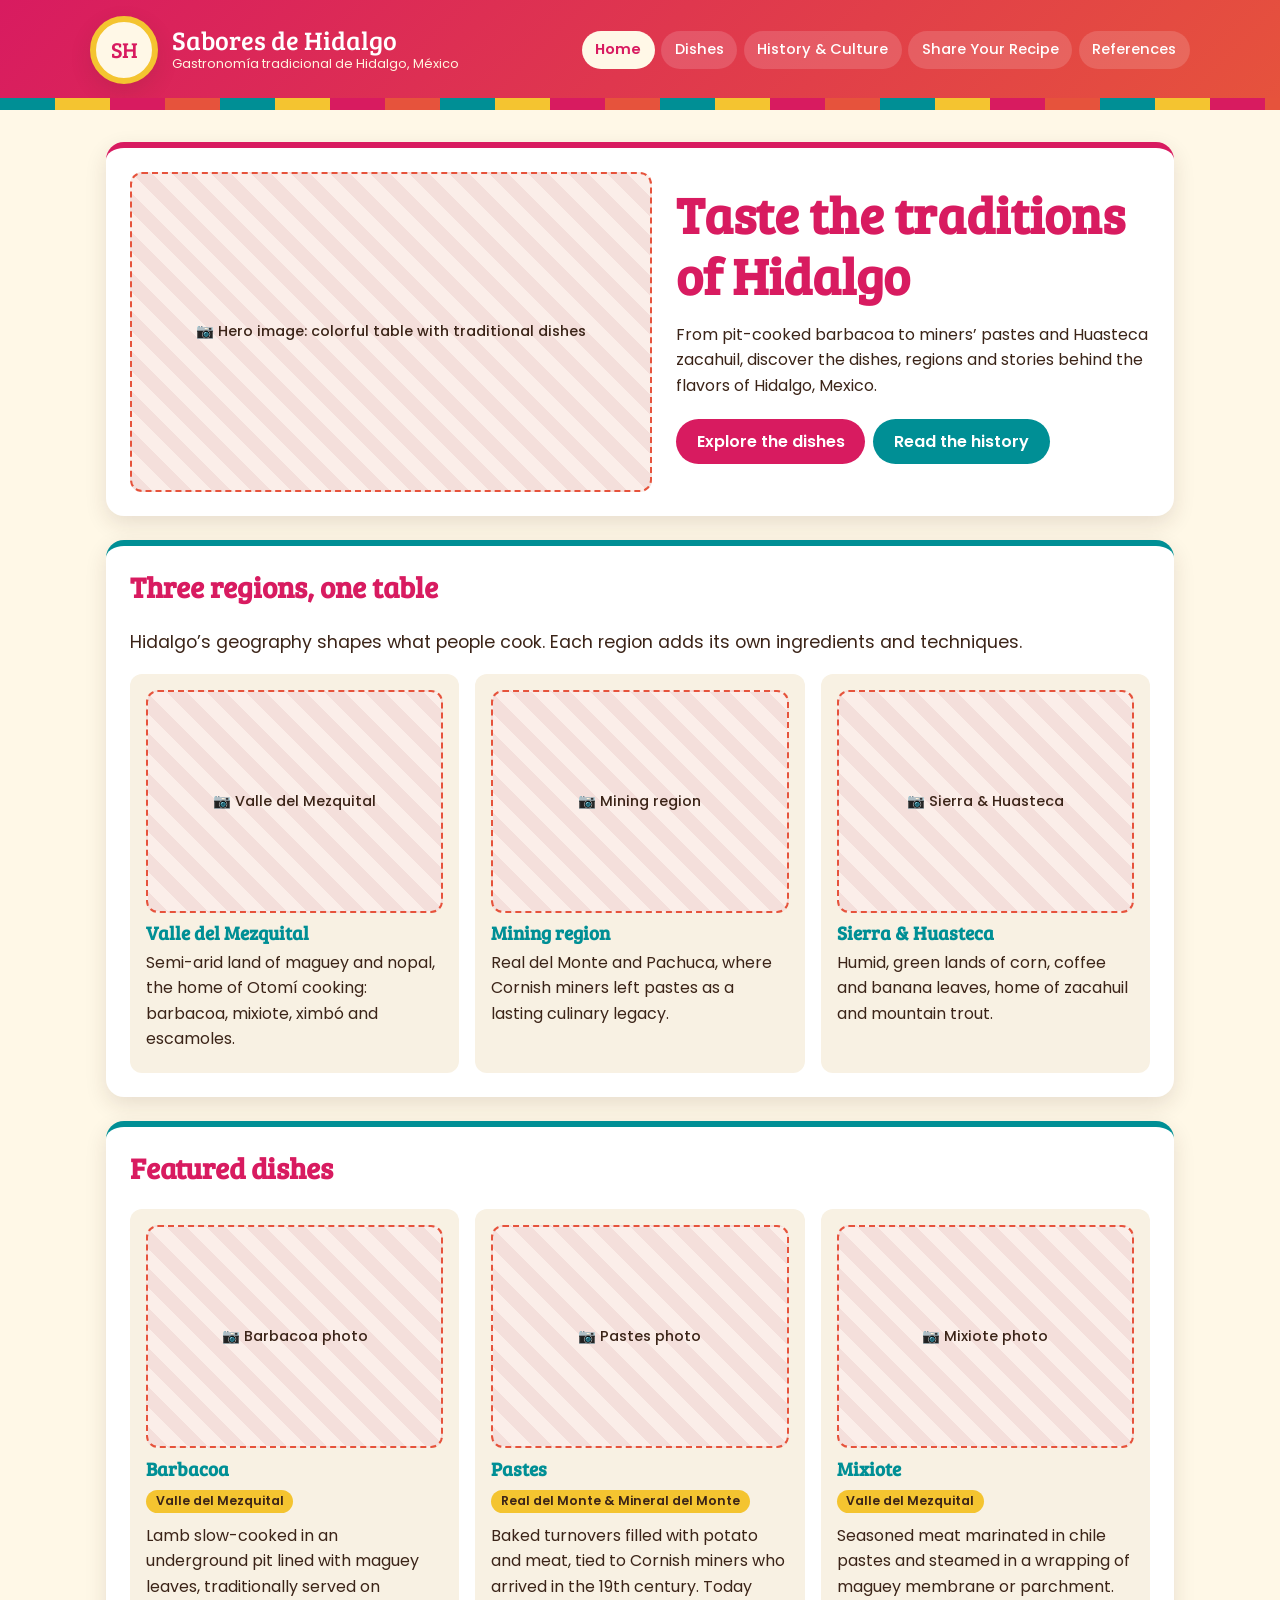
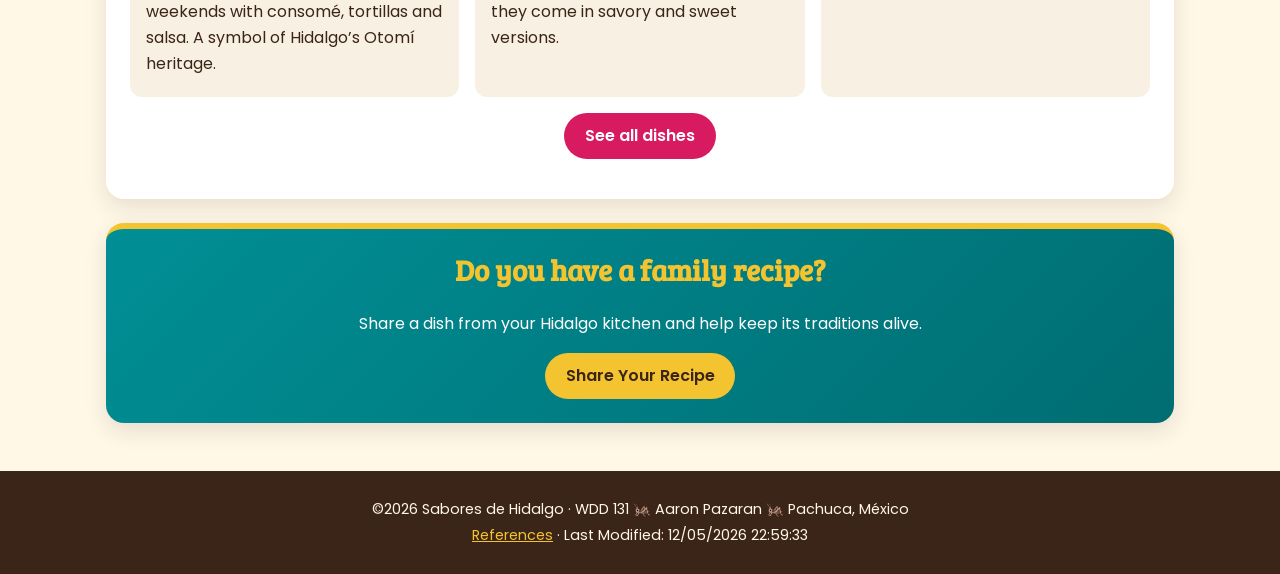
==== project/sabores-de-hidalgo/index.html @ bb63db9c "placeholders" ====
<!DOCTYPE html>
<html lang="en">
<head>
  <meta charset="UTF-8">
  <meta name="viewport" content="width=device-width, initial-scale=1.0">
  <title>Home | Sabores de Hidalgo</title>
  <meta name="description" content="Explore the traditional food of Hidalgo, Mexico: dishes, regions and culinary history.">
  <meta name="author" content="Aaron Ali Pazaran Hernandez">
  <link rel="preconnect" href="https://fonts.googleapis.com">
  <link rel="preconnect" href="https://fonts.gstatic.com" crossorigin>
  <link href="https://fonts.googleapis.com/css2?family=Bree+Serif&family=Poppins:wght@400;500;600;700&display=swap" rel="stylesheet">
  <link rel="stylesheet" href="styles/main.css">
  <script src="scripts/getdates.js" defer></script>
</head>
<body>
  <header class="site-header">
    <div class="header-inner">
      <a class="brand" href="index.html">
        <!-- PLACEHOLDER: replace with images/logo.svg -->
        <span class="logo" aria-hidden="true">SH</span>
        <span class="brand-text"><span class="brand-name">Sabores de Hidalgo</span><span class="brand-tag">Gastronomía tradicional de Hidalgo, México</span></span>
      </a>
      <nav aria-label="Main navigation"><ul><li><a href="index.html" class="active" aria-current="page">Home</a></li><li><a href="dishes.html">Dishes</a></li><li><a href="history.html">History &amp; Culture</a></li><li><a href="share-recipe.html">Share Your Recipe</a></li><li><a href="references.html">References</a></li></ul></nav>
    </div>
  </header>
  <main>
    <section class="hero">
      <div class="img-ph hero-img" role="img" aria-label="Image placeholder: Hero image: colorful table with traditional dishes"><span>📷 Hero image: colorful table with traditional dishes</span></div>
      <div class="hero-text">
        <h1>Taste the traditions of Hidalgo</h1>
        <p>From pit-cooked barbacoa to miners’ pastes and Huasteca zacahuil, discover the dishes, regions and stories behind the flavors of Hidalgo, Mexico.</p>
        <p><a class="btn" href="dishes.html">Explore the dishes</a> <a class="btn btn-alt" href="history.html">Read the history</a></p>
      </div>
    </section>

    <section>
      <h2>Three regions, one table</h2>
      <p class="lead">Hidalgo’s geography shapes what people cook. Each region adds its own ingredients and techniques.</p>
      <div class="grid-3">
        <article class="card"><div class="img-ph " role="img" aria-label="Image placeholder: Valle del Mezquital"><span>📷 Valle del Mezquital</span></div><h3>Valle del Mezquital</h3><p>Semi-arid land of maguey and nopal, the home of Otomí cooking: barbacoa, mixiote, ximbó and escamoles.</p></article>
        <article class="card"><div class="img-ph " role="img" aria-label="Image placeholder: Mining region"><span>📷 Mining region</span></div><h3>Mining region</h3><p>Real del Monte and Pachuca, where Cornish miners left pastes as a lasting culinary legacy.</p></article>
        <article class="card"><div class="img-ph " role="img" aria-label="Image placeholder: Sierra &amp; Huasteca"><span>📷 Sierra &amp; Huasteca</span></div><h3>Sierra &amp; Huasteca</h3><p>Humid, green lands of corn, coffee and banana leaves, home of zacahuil and mountain trout.</p></article>
      </div>
    </section>

    <section>
      <h2>Featured dishes</h2>
      <div class="grid-3"><article class="card dish"><div class="img-ph " role="img" aria-label="Image placeholder: Barbacoa photo"><span>📷 Barbacoa photo</span></div><h3>Barbacoa</h3><p class="region-tag">Valle del Mezquital</p><p>Lamb slow-cooked in an underground pit lined with maguey leaves, traditionally served on weekends with consomé, tortillas and salsa. A symbol of Hidalgo’s Otomí heritage.</p></article><article class="card dish"><div class="img-ph " role="img" aria-label="Image placeholder: Pastes photo"><span>📷 Pastes photo</span></div><h3>Pastes</h3><p class="region-tag">Real del Monte &amp; Mineral del Monte</p><p>Baked turnovers filled with potato and meat, tied to Cornish miners who arrived in the 19th century. Today they come in savory and sweet versions.</p></article><article class="card dish"><div class="img-ph " role="img" aria-label="Image placeholder: Mixiote photo"><span>📷 Mixiote photo</span></div><h3>Mixiote</h3><p class="region-tag">Valle del Mezquital</p><p>Seasoned meat marinated in chile pastes and steamed in a wrapping of maguey membrane or parchment.</p></article></div>
      <p class="center"><a class="btn" href="dishes.html">See all dishes</a></p>
    </section>

    <section class="cta">
      <h2>Do you have a family recipe?</h2>
      <p>Share a dish from your Hidalgo kitchen and help keep its traditions alive.</p>
      <a class="btn btn-yellow" href="share-recipe.html">Share Your Recipe</a>
    </section>
  </main>
  <footer>
    <p>©<span id="year"></span> Sabores de Hidalgo · WDD 131 🦗 Aaron Pazaran 🦗 Pachuca, México</p>
    <p><a href="references.html">References</a> · <span id="lastModified"></span></p>
  </footer>
</body>
</html>
---- project/sabores-de-hidalgo/styles/main.css ----
:root{--magenta:#D81B60;--turquoise:#008F95;--yellow:#F4C430;--coral:#E6533C;--cream:#FFF8E7;--brown:#3B2418;--white:#fff;--light:#F8F1E3;--shadow:0 8px 22px rgba(59,36,24,.12)}
*{box-sizing:border-box}
body{margin:0;color:var(--brown);background:var(--cream);font-family:"Poppins",Arial,sans-serif;line-height:1.6}
h1,h2,h3{font-family:"Bree Serif",Georgia,serif;line-height:1.2}
h1{margin:0 0 .5rem;font-size:clamp(2rem,5vw,3.2rem);color:var(--magenta)}
h2{color:var(--magenta);font-size:1.8rem;margin-top:0}
h3{color:var(--turquoise);margin:.6rem 0 .3rem}
a{color:var(--turquoise)}
img{max-width:100%;height:auto}

/* header */
.site-header{background:linear-gradient(135deg,var(--magenta),var(--coral));position:relative;padding:1rem}
.site-header::after{content:"";position:absolute;inset:auto 0 0 0;height:12px;background:repeating-linear-gradient(90deg,var(--turquoise) 0 55px,var(--yellow) 55px 110px,var(--magenta) 110px 165px,var(--coral) 165px 220px)}
.header-inner{max-width:1100px;margin:auto;padding-bottom:.6rem;display:flex;flex-wrap:wrap;gap:1rem;align-items:center;justify-content:space-between}
.brand{display:flex;align-items:center;gap:.9rem;text-decoration:none;color:var(--white)}
.logo{width:68px;height:68px;border-radius:50%;background:var(--cream);border:6px solid var(--yellow);display:grid;place-items:center;color:var(--magenta);font-family:"Bree Serif",serif;font-size:1.35rem;box-shadow:var(--shadow);flex:none}
.brand-text{display:flex;flex-direction:column}
.brand-name{font-family:"Bree Serif",serif;font-size:1.6rem;line-height:1.1}
.brand-tag{font-size:.8rem;color:#fff4df}
nav ul{list-style:none;margin:0;padding:0;display:flex;flex-wrap:wrap;gap:.4rem}
nav a{display:block;padding:.45rem .85rem;border-radius:999px;background:rgba(255,255,255,.15);color:var(--white);text-decoration:none;font-weight:500;font-size:.92rem}
nav a:hover,nav a:focus-visible{background:var(--yellow);color:var(--brown)}
nav a.active{background:var(--cream);color:var(--magenta);font-weight:600}

/* layout */
main{max-width:1100px;margin:2rem auto 3rem;padding:0 1rem}
section{background:var(--white);margin-bottom:1.5rem;padding:1.5rem;border-radius:18px;box-shadow:var(--shadow);border-top:6px solid var(--turquoise)}
.page-title{border-top-color:var(--yellow);background:#fffdf7}
.lead{font-size:1.1rem}
.center{text-align:center}
.grid-3{display:grid;grid-template-columns:repeat(3,1fr);gap:1rem}
.card{background:var(--light);padding:1rem;border-radius:12px}
.card p{margin:.3rem 0}
.region-tag{display:inline-block;background:var(--yellow);color:var(--brown);font-size:.78rem;font-weight:600;padding:.1rem .6rem;border-radius:999px}
.split{display:grid;grid-template-columns:1.2fr 1fr;gap:1.5rem;align-items:center}
.split.reverse .img-ph{order:-1}
.note{font-size:.9rem;opacity:.85}

/* placeholders */
.img-ph{background:repeating-linear-gradient(45deg,#f4dfdb 0 14px,#fbeee9 14px 28px);border:2px dashed var(--coral);border-radius:12px;min-height:160px;display:grid;place-items:center;text-align:center;padding:.75rem;color:var(--brown);font-size:.9rem;font-weight:500}
.card .img-ph{aspect-ratio:4/3;min-height:0;margin-bottom:.4rem}
.split .img-ph{min-height:230px}

/* hero */
.hero{display:grid;grid-template-columns:1.1fr 1fr;gap:1.5rem;align-items:center;border-top-color:var(--magenta)}
.hero-img{min-height:320px}
.hero-text .btn{margin:.25rem .25rem 0 0}

/* buttons */
.btn{display:inline-block;background:var(--magenta);color:var(--white);padding:.65rem 1.3rem;border:0;border-radius:999px;font:600 1rem "Poppins",Arial,sans-serif;text-decoration:none;cursor:pointer}
.btn:hover,.btn:focus-visible{background:var(--coral)}
.btn-alt{background:var(--turquoise)}
.btn-yellow{background:var(--yellow);color:var(--brown)}
.btn-yellow:hover{background:var(--white)}

/* CTA */
.cta{background:linear-gradient(135deg,var(--turquoise),#006d72);color:var(--white);text-align:center;border-top-color:var(--yellow)}
.cta h2{color:var(--yellow)}

/* form */
form{max-width:680px}
.field{margin-bottom:1rem;display:flex;flex-direction:column;gap:.25rem;border:0;padding:0}
label,legend{font-weight:600}
fieldset.field label{font-weight:400;display:inline-block;margin-right:1rem}
input[type=text],input[type=email],select,textarea{width:100%;padding:.6rem .75rem;border:2px solid #d9cbb0;border-radius:10px;font:inherit;background:#fffdf8;color:var(--brown)}
input:focus,select:focus,textarea:focus{outline:3px solid var(--yellow);border-color:var(--turquoise)}
.check{display:block;margin-bottom:1rem;font-weight:400}
.form-message{background:#e6f6f6;border-left:6px solid var(--turquoise);padding:.8rem 1rem;border-radius:8px}

footer{background:var(--brown);color:#fff8e7;text-align:center;padding:1.5rem;font-size:.9rem}
footer p{margin:.2rem 0}
footer a{color:var(--yellow)}

@media (max-width:800px){.grid-3,.hero,.split{grid-template-columns:1fr}.split.reverse .img-ph{order:0}.header-inner{justify-content:center;text-align:center}nav ul{justify-content:center}.brand-tag{display:none}.hero-img{min-height:200px}}
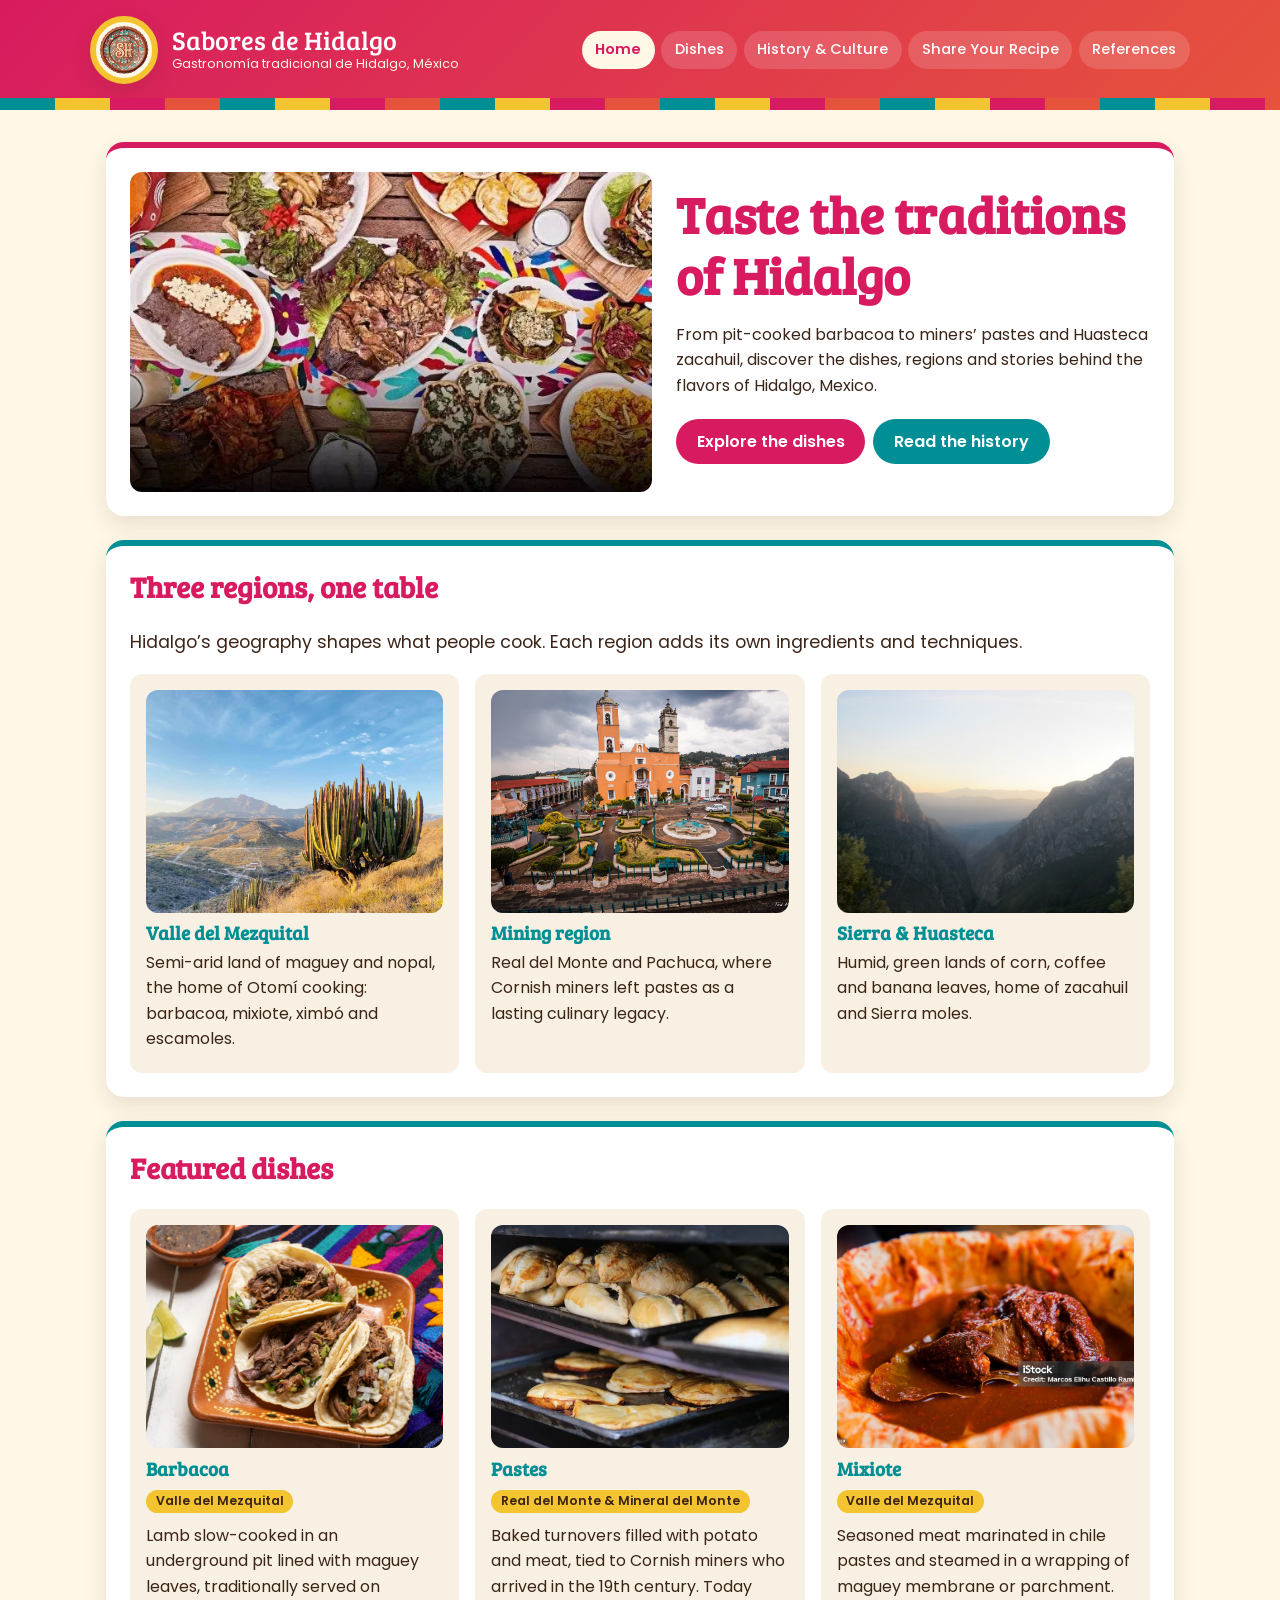
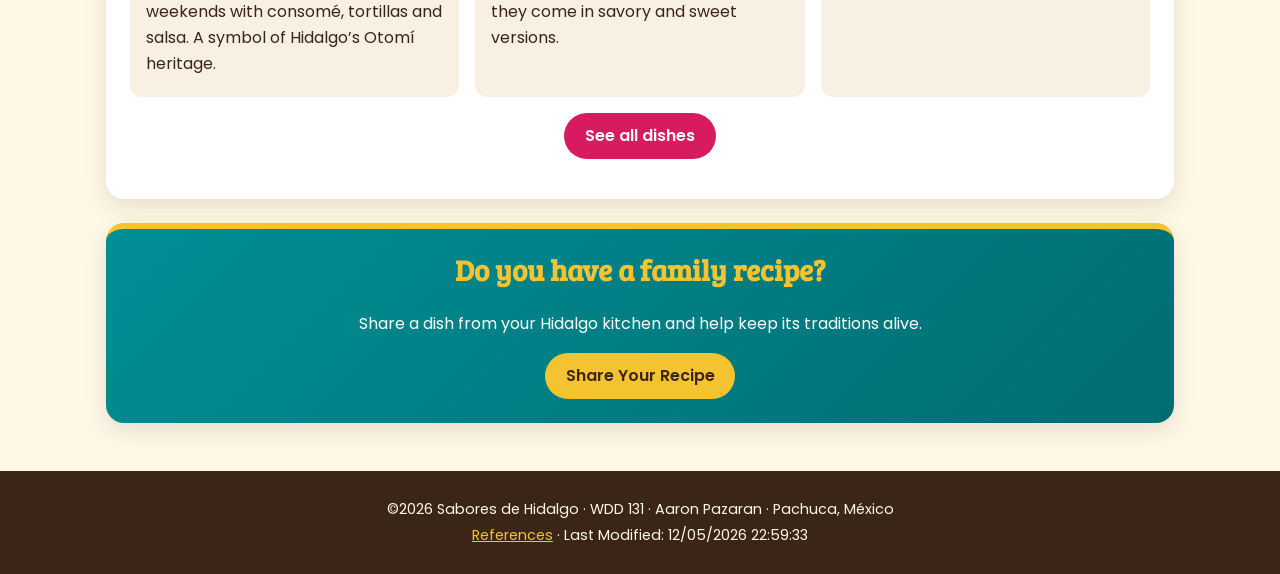
==== commit e41ad974: "ok" ====
--- a/project/sabores-de-hidalgo/index.html
+++ b/project/sabores-de-hidalgo/index.html
@@ -16,8 +16,7 @@
   <header class="site-header">
     <div class="header-inner">
       <a class="brand" href="index.html">
-        <!-- PLACEHOLDER: replace with images/logo.svg -->
-        <span class="logo" aria-hidden="true">SH</span>
+        <img class="logo-img" src="images/logo.png" alt="Sabores de Hidalgo logo">
         <span class="brand-text"><span class="brand-name">Sabores de Hidalgo</span><span class="brand-tag">Gastronomía tradicional de Hidalgo, México</span></span>
       </a>
       <nav aria-label="Main navigation"><ul><li><a href="index.html" class="active" aria-current="page">Home</a></li><li><a href="dishes.html">Dishes</a></li><li><a href="history.html">History &amp; Culture</a></li><li><a href="share-recipe.html">Share Your Recipe</a></li><li><a href="references.html">References</a></li></ul></nav>
@@ -25,7 +24,7 @@
   </header>
   <main>
     <section class="hero">
-      <div class="img-ph hero-img" role="img" aria-label="Image placeholder: Hero image: colorful table with traditional dishes"><span>📷 Hero image: colorful table with traditional dishes</span></div>
+      <img class="photo hero-photo" src="images/hero.webp" alt="Colorful table with traditional dishes from Hidalgo" width="1400" height="900">
       <div class="hero-text">
         <h1>Taste the traditions of Hidalgo</h1>
         <p>From pit-cooked barbacoa to miners’ pastes and Huasteca zacahuil, discover the dishes, regions and stories behind the flavors of Hidalgo, Mexico.</p>
@@ -37,15 +36,15 @@
       <h2>Three regions, one table</h2>
       <p class="lead">Hidalgo’s geography shapes what people cook. Each region adds its own ingredients and techniques.</p>
       <div class="grid-3">
-        <article class="card"><div class="img-ph " role="img" aria-label="Image placeholder: Valle del Mezquital"><span>📷 Valle del Mezquital</span></div><h3>Valle del Mezquital</h3><p>Semi-arid land of maguey and nopal, the home of Otomí cooking: barbacoa, mixiote, ximbó and escamoles.</p></article>
-        <article class="card"><div class="img-ph " role="img" aria-label="Image placeholder: Mining region"><span>📷 Mining region</span></div><h3>Mining region</h3><p>Real del Monte and Pachuca, where Cornish miners left pastes as a lasting culinary legacy.</p></article>
-        <article class="card"><div class="img-ph " role="img" aria-label="Image placeholder: Sierra &amp; Huasteca"><span>📷 Sierra &amp; Huasteca</span></div><h3>Sierra &amp; Huasteca</h3><p>Humid, green lands of corn, coffee and banana leaves, home of zacahuil and mountain trout.</p></article>
+        <article class="card"><img class="photo" src="images/valle-mezquital.webp" alt="Maguey and nopal landscape of the Valle del Mezquital" loading="lazy"><h3>Valle del Mezquital</h3><p>Semi-arid land of maguey and nopal, the home of Otomí cooking: barbacoa, mixiote, ximbó and escamoles.</p></article>
+        <article class="card"><img class="photo" src="images/region-minera.webp" alt="Streets and mines of the mining region of Hidalgo" loading="lazy"><h3>Mining region</h3><p>Real del Monte and Pachuca, where Cornish miners left pastes as a lasting culinary legacy.</p></article>
+        <article class="card"><img class="photo" src="images/sierra-huasteca.webp" alt="Green landscape of the Sierra and Huasteca regions" loading="lazy"><h3>Sierra &amp; Huasteca</h3><p>Humid, green lands of corn, coffee and banana leaves, home of zacahuil and Sierra moles.</p></article>
       </div>
     </section>
 
     <section>
       <h2>Featured dishes</h2>
-      <div class="grid-3"><article class="card dish"><div class="img-ph " role="img" aria-label="Image placeholder: Barbacoa photo"><span>📷 Barbacoa photo</span></div><h3>Barbacoa</h3><p class="region-tag">Valle del Mezquital</p><p>Lamb slow-cooked in an underground pit lined with maguey leaves, traditionally served on weekends with consomé, tortillas and salsa. A symbol of Hidalgo’s Otomí heritage.</p></article><article class="card dish"><div class="img-ph " role="img" aria-label="Image placeholder: Pastes photo"><span>📷 Pastes photo</span></div><h3>Pastes</h3><p class="region-tag">Real del Monte &amp; Mineral del Monte</p><p>Baked turnovers filled with potato and meat, tied to Cornish miners who arrived in the 19th century. Today they come in savory and sweet versions.</p></article><article class="card dish"><div class="img-ph " role="img" aria-label="Image placeholder: Mixiote photo"><span>📷 Mixiote photo</span></div><h3>Mixiote</h3><p class="region-tag">Valle del Mezquital</p><p>Seasoned meat marinated in chile pastes and steamed in a wrapping of maguey membrane or parchment.</p></article></div>
+      <div class="grid-3"><article class="card dish"><img class="photo" src="images/barbacoa.webp" alt="Barbacoa served with tortillas and salsa" loading="lazy"><h3>Barbacoa</h3><p class="region-tag">Valle del Mezquital</p><p>Lamb slow-cooked in an underground pit lined with maguey leaves, traditionally served on weekends with consomé, tortillas and salsa. A symbol of Hidalgo’s Otomí heritage.</p></article><article class="card dish"><img class="photo" src="images/pastes.webp" alt="Freshly baked pastes from Real del Monte" loading="lazy"><h3>Pastes</h3><p class="region-tag">Real del Monte &amp; Mineral del Monte</p><p>Baked turnovers filled with potato and meat, tied to Cornish miners who arrived in the 19th century. Today they come in savory and sweet versions.</p></article><article class="card dish"><img class="photo" src="images/mixiote.webp" alt="Mixiote wrapped and steamed with chile marinade" loading="lazy"><h3>Mixiote</h3><p class="region-tag">Valle del Mezquital</p><p>Seasoned meat marinated in chile pastes and steamed in a wrapping of maguey membrane or parchment.</p></article></div>
       <p class="center"><a class="btn" href="dishes.html">See all dishes</a></p>
     </section>
 
@@ -56,7 +55,7 @@
     </section>
   </main>
   <footer>
-    <p>©<span id="year"></span> Sabores de Hidalgo · WDD 131 🦗 Aaron Pazaran 🦗 Pachuca, México</p>
+    <p>©<span id="year"></span> Sabores de Hidalgo · WDD 131 · Aaron Pazaran · Pachuca, México</p>
     <p><a href="references.html">References</a> · <span id="lastModified"></span></p>
   </footer>
 </body>
--- a/project/sabores-de-hidalgo/styles/main.css
+++ b/project/sabores-de-hidalgo/styles/main.css
@@ -71,4 +71,11 @@
 footer p{margin:.2rem 0}
 footer a{color:var(--yellow)}
 
-@media (max-width:800px){.grid-3,.hero,.split{grid-template-columns:1fr}.split.reverse .img-ph{order:0}.header-inner{justify-content:center;text-align:center}nav ul{justify-content:center}.brand-tag{display:none}.hero-img{min-height:200px}}
+.photo{display:block;width:100%;border-radius:12px;object-fit:cover}
+.card .photo{aspect-ratio:4/3;margin-bottom:.4rem}
+.hero-photo{height:100%;min-height:320px;max-height:420px}
+.split .photo{min-height:230px;max-height:320px}
+.split.reverse .photo{order:-1}
+.logo-img{width:68px;height:68px;border-radius:50%;border:6px solid var(--yellow);background:var(--cream);box-shadow:var(--shadow);flex:none;object-fit:cover}
+
+@media (max-width:800px){.grid-3,.hero,.split{grid-template-columns:1fr}.split.reverse .img-ph,.split.reverse .photo{order:0}.header-inner{justify-content:center;text-align:center}nav ul{justify-content:center}.brand-tag{display:none}.hero-img,.hero-photo{min-height:200px}}
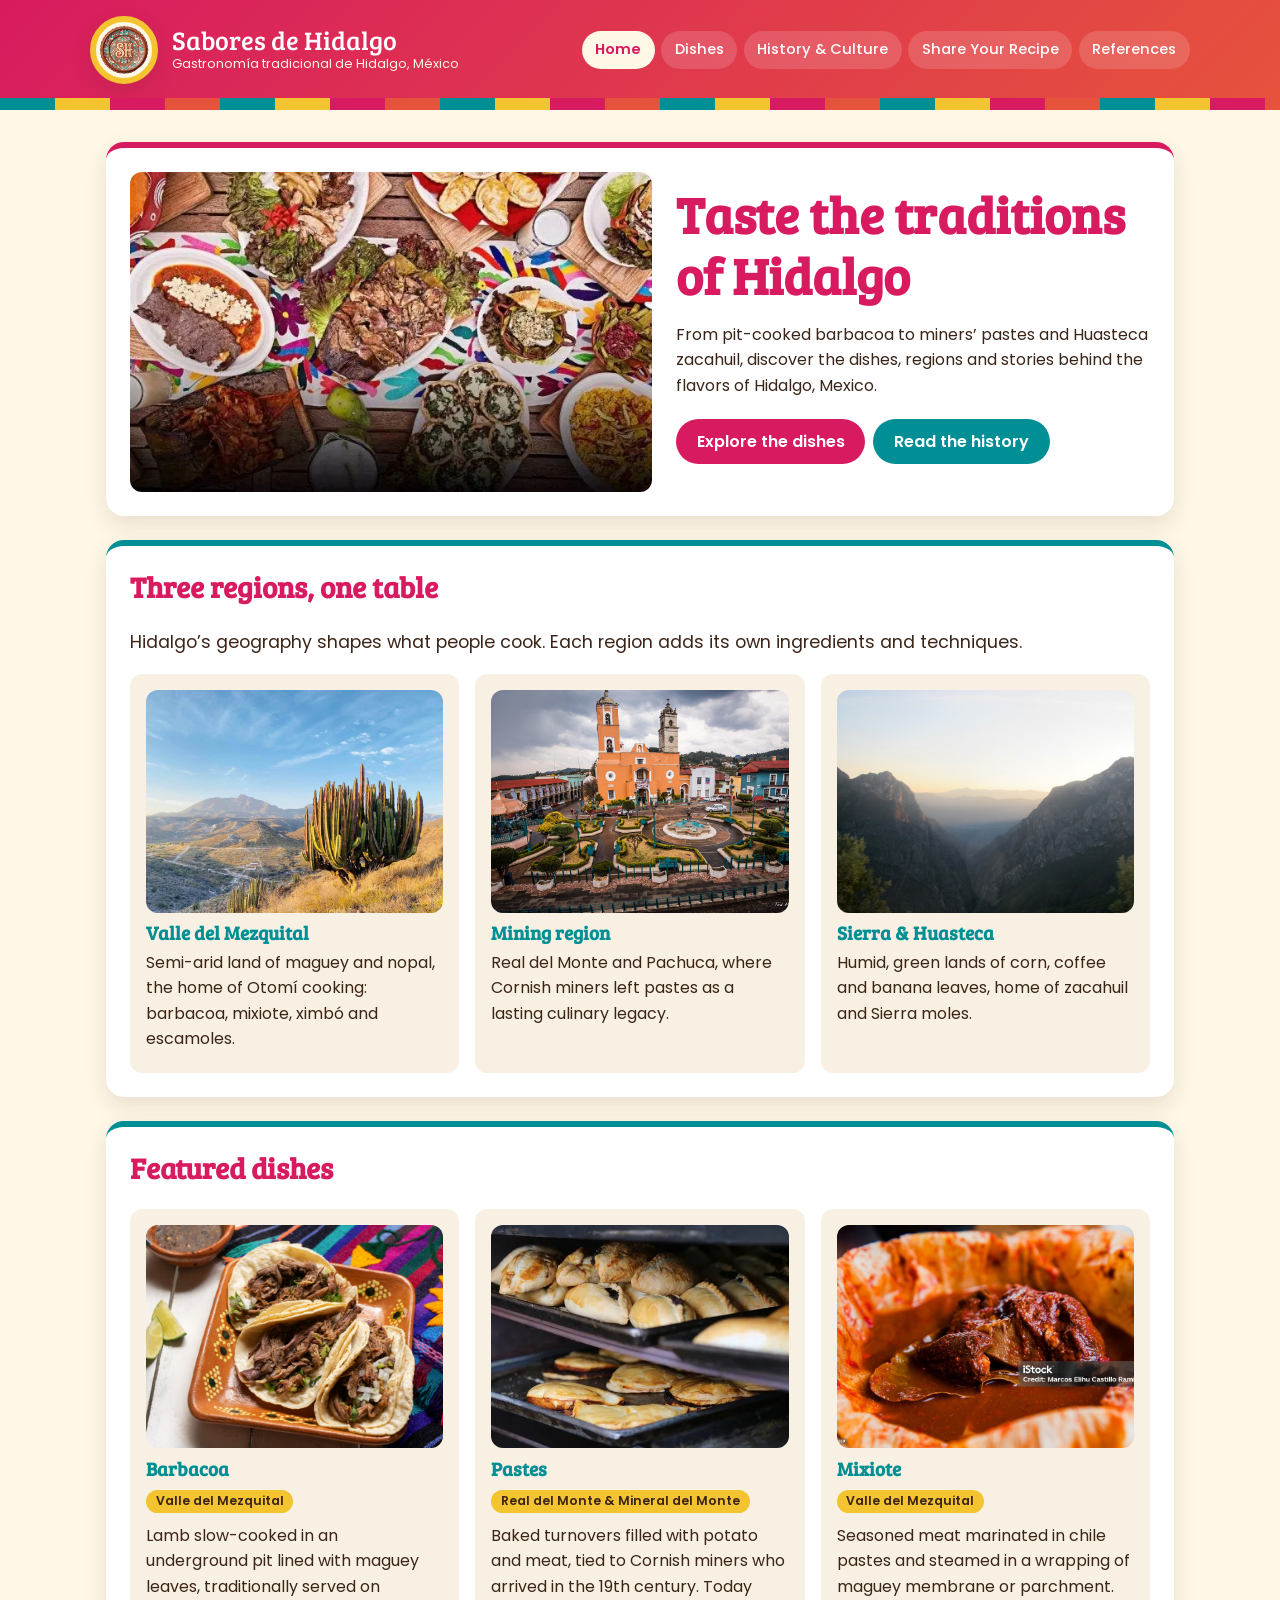
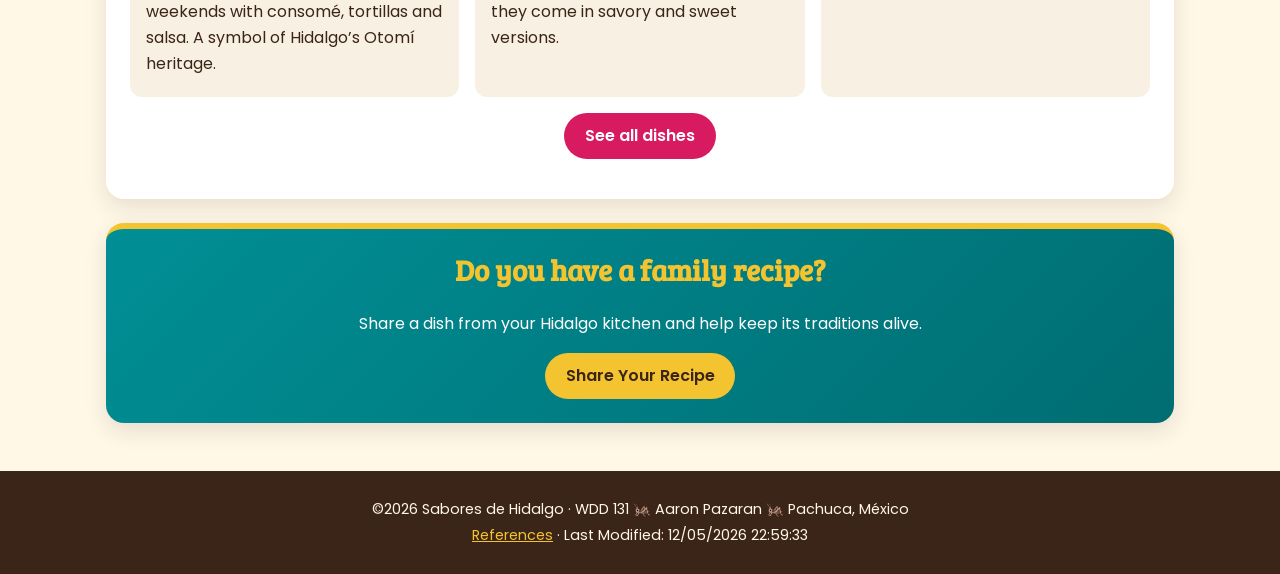
==== commit a7aca4c2: "🦗" ====
--- a/project/sabores-de-hidalgo/index.html
+++ b/project/sabores-de-hidalgo/index.html
@@ -55,7 +55,7 @@
     </section>
   </main>
   <footer>
-    <p>©<span id="year"></span> Sabores de Hidalgo · WDD 131 · Aaron Pazaran · Pachuca, México</p>
+    <p>©<span id="year"></span> Sabores de Hidalgo · WDD 131 🦗 Aaron Pazaran 🦗 Pachuca, México</p>
     <p><a href="references.html">References</a> · <span id="lastModified"></span></p>
   </footer>
 </body>
--- a/project/sabores-de-hidalgo/styles/main.css
+++ b/project/sabores-de-hidalgo/styles/main.css
@@ -53,6 +53,11 @@
 .btn-yellow{background:var(--yellow);color:var(--brown)}
 .btn-yellow:hover{background:var(--white)}
 
+.dish h2{color:var(--turquoise);font-size:1.17rem;margin:.6rem 0 .3rem}
+.saved-list{list-style:none;padding:0}
+.saved-list li{display:flex;justify-content:space-between;gap:1rem;align-items:center;background:var(--light);padding:.6rem .9rem;border-radius:10px;margin-bottom:.5rem}
+.link-btn{background:none;border:0;color:var(--coral);font:600 .9rem Poppins,Arial,sans-serif;cursor:pointer;text-decoration:underline}
+
 /* CTA */
 .cta{background:linear-gradient(135deg,var(--turquoise),#006d72);color:var(--white);text-align:center;border-top-color:var(--yellow)}
 .cta h2{color:var(--yellow)}
@@ -79,3 +84,5 @@
 .logo-img{width:68px;height:68px;border-radius:50%;border:6px solid var(--yellow);background:var(--cream);box-shadow:var(--shadow);flex:none;object-fit:cover}
 
 @media (max-width:800px){.grid-3,.hero,.split{grid-template-columns:1fr}.split.reverse .img-ph,.split.reverse .photo{order:0}.header-inner{justify-content:center;text-align:center}nav ul{justify-content:center}.brand-tag{display:none}.hero-img,.hero-photo{min-height:200px}}
+
+.sr-only{position:absolute;width:1px;height:1px;overflow:hidden;clip:rect(0 0 0 0);white-space:nowrap}
